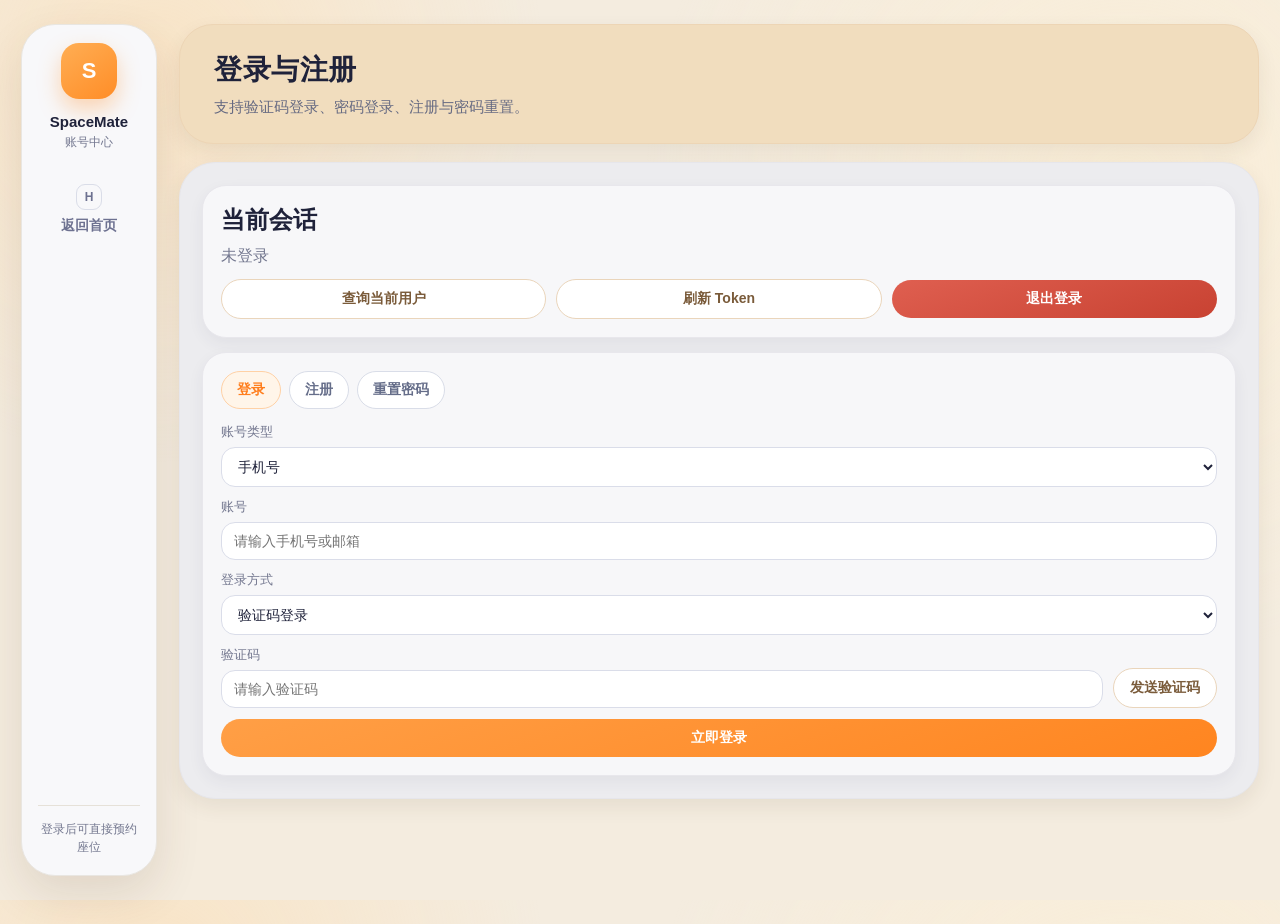
==== src/main/resources/static/client/login.html @ c5f59727 "初始化 SpaceMate 项目" ====
﻿<!doctype html>
<html lang="zh-CN">
<head>
  <meta charset="UTF-8" />
  <meta name="viewport" content="width=device-width, initial-scale=1" />
  <title>SpaceMate 登录中心</title>
  <link rel="stylesheet" href="./styles.css" />
</head>
<body>
  <div class="page-wrap auth-layout">
    <aside class="side-nav">
      <div class="side-logo">S</div>
      <div class="side-brand">
        <strong>SpaceMate</strong>
        <span>账号中心</span>
      </div>

      <nav class="side-menu">
        <a class="side-menu-item" href="./index.html">
          <span class="menu-icon">H</span>
          <span>返回首页</span>
        </a>
      </nav>

      <p class="side-footnote">登录后可直接预约座位</p>
    </aside>

    <div class="content-wrap">
      <header class="hero-banner">
        <div>
          <h1>登录与注册</h1>
          <p>支持验证码登录、密码登录、注册与密码重置。</p>
        </div>
      </header>

      <main class="surface-board">
        <article class="panel-card">
          <h2>当前会话</h2>
          <div id="sessionStatus" class="muted">未登录</div>
          <div class="toolbar compact-toolbar">
            <button id="queryMeBtn" class="btn btn-ghost" type="button">查询当前用户</button>
            <button id="refreshTokenBtn" class="btn btn-ghost" type="button">刷新 Token</button>
            <button id="logoutBtn" class="btn btn-danger" type="button">退出登录</button>
          </div>
        </article>

        <article class="panel-card">
          <nav id="authTabs" class="chip-tabs">
            <button class="active" data-panel="login" type="button">登录</button>
            <button data-panel="register" type="button">注册</button>
            <button data-panel="reset" type="button">重置密码</button>
          </nav>

          <section id="panel-login" class="auth-panel">
            <div class="form-grid">
              <label>
                <span>账号类型</span>
                <select id="loginIdentifierType">
                  <option value="PHONE">手机号</option>
                  <option value="EMAIL">邮箱</option>
                </select>
              </label>
              <label>
                <span>账号</span>
                <input id="loginIdentifier" placeholder="请输入手机号或邮箱" />
              </label>
              <label>
                <span>登录方式</span>
                <select id="loginMethod">
                  <option value="CODE">验证码登录</option>
                  <option value="PASSWORD">密码登录</option>
                </select>
              </label>
              <div id="loginCodeWrap" class="inline-row">
                <label>
                  <span>验证码</span>
                  <input id="loginCode" placeholder="请输入验证码" />
                </label>
                <button id="sendLoginCodeBtn" class="btn btn-ghost" type="button">发送验证码</button>
              </div>
              <label id="loginPasswordWrap" class="hidden">
                <span>密码</span>
                <input id="loginPassword" type="password" placeholder="请输入密码" />
              </label>
              <button id="loginSubmitBtn" class="btn" type="button">立即登录</button>
            </div>
          </section>

          <section id="panel-register" class="auth-panel hidden">
            <div class="form-grid">
              <label>
                <span>账号类型</span>
                <select id="registerIdentifierType">
                  <option value="PHONE">手机号</option>
                  <option value="EMAIL">邮箱</option>
                </select>
              </label>
              <label>
                <span>账号</span>
                <input id="registerIdentifier" placeholder="请输入手机号或邮箱" />
              </label>
              <div class="inline-row">
                <label>
                  <span>验证码</span>
                  <input id="registerCode" placeholder="请输入验证码" />
                </label>
                <button id="sendRegisterCodeBtn" class="btn btn-ghost" type="button">发送验证码</button>
              </div>
              <label>
                <span>密码（可选）</span>
                <input id="registerPassword" type="password" placeholder="可留空" />
              </label>
              <label class="check-row">
                <input id="registerAgreeTerms" type="checkbox" />
                <span>我已阅读并同意服务协议</span>
              </label>
              <button id="registerSubmitBtn" class="btn" type="button">立即注册</button>
            </div>
          </section>

          <section id="panel-reset" class="auth-panel hidden">
            <div class="form-grid">
              <label>
                <span>账号类型</span>
                <select id="resetIdentifierType">
                  <option value="PHONE">手机号</option>
                  <option value="EMAIL">邮箱</option>
                </select>
              </label>
              <label>
                <span>账号</span>
                <input id="resetIdentifier" placeholder="请输入手机号或邮箱" />
              </label>
              <div class="inline-row">
                <label>
                  <span>验证码</span>
                  <input id="resetCode" placeholder="请输入验证码" />
                </label>
                <button id="sendResetCodeBtn" class="btn btn-ghost" type="button">发送验证码</button>
              </div>
              <label>
                <span>新密码</span>
                <input id="resetPassword" type="password" placeholder="至少 8 位，包含字母和数字" />
              </label>
              <button id="resetSubmitBtn" class="btn" type="button">重置密码</button>
            </div>
          </section>
        </article>
      </main>
    </div>
  </div>

  <div id="globalFeedback" class="feedback-bar hidden"></div>

  <script src="./login.js"></script>
</body>
</html>
---- src/main/resources/static/client/styles.css ----
﻿:root {
  --bg: #f4ecdf;
  --bg-soft: #efe6d8;
  --banner: #f1ddbe;
  --board: #ececef;
  --card: #f7f7f9;
  --line: #e9ded0;
  --text: #1f223a;
  --muted: #73778f;
  --brand: #ff8e2b;
  --brand-ink: #8a4a0f;
  --brand-soft: #ffe6c7;
  --ok: #2f8b5f;
  --ok-soft: #dcf4e8;
  --warn-soft: #fff3d8;
  --danger: #cf4a39;
  --danger-soft: #fde7e2;
  --shadow-strong: 0 18px 45px rgba(81, 53, 31, 0.12);
  --shadow-card: 0 8px 20px rgba(67, 48, 31, 0.08);
}

* {
  box-sizing: border-box;
}

html,
body {
  height: 100%;
}

body {
  margin: 0;
  color: var(--text);
  background:
    radial-gradient(circle at 12% 8%, rgba(255, 219, 169, 0.45), transparent 28%),
    radial-gradient(circle at 88% 20%, rgba(255, 240, 212, 0.6), transparent 36%),
    var(--bg);
  font-family: "PingFang SC", "Hiragino Sans GB", "Microsoft YaHei", "Segoe UI", sans-serif;
}

.page-wrap {
  width: min(1680px, calc(100% - 42px));
  margin: 24px auto;
  display: grid;
  grid-template-columns: 136px minmax(0, 1fr);
  gap: 22px;
  min-height: calc(100vh - 48px);
}

.content-wrap {
  min-width: 0;
  display: flex;
  flex-direction: column;
  gap: 18px;
}

.side-nav {
  background: #f8f8fa;
  border: 1px solid #e9e6e1;
  border-radius: 34px;
  padding: 18px 16px;
  display: flex;
  flex-direction: column;
  gap: 14px;
  box-shadow: var(--shadow-strong);
}

.side-logo {
  width: 56px;
  height: 56px;
  margin: 0 auto;
  border-radius: 18px;
  display: grid;
  place-items: center;
  font-weight: 800;
  font-size: 22px;
  color: #fff;
  background: linear-gradient(145deg, #ffae54, #ff8d27);
  box-shadow: 0 10px 22px rgba(255, 140, 37, 0.34);
}

.side-brand {
  text-align: center;
  display: grid;
  gap: 4px;
}

.side-brand strong {
  font-size: 15px;
}

.side-brand span {
  font-size: 12px;
  color: var(--muted);
}

.side-menu {
  margin-top: 6px;
  display: grid;
  gap: 10px;
}

.side-menu-item {
  border: 1px solid transparent;
  border-radius: 18px;
  background: transparent;
  padding: 12px 8px;
  text-decoration: none;
  color: #6d7190;
  cursor: pointer;
  font-size: 14px;
  font-weight: 700;
  display: flex;
  flex-direction: column;
  align-items: center;
  justify-content: center;
  gap: 7px;
  transition: all 0.2s ease;
}

.side-menu-item:hover {
  background: #f3eee7;
}

.side-menu-item.active {
  border-color: #f6dac0;
  color: #ff7d1a;
  background: linear-gradient(180deg, #fff5e7, #fff1df);
}

.menu-icon {
  width: 26px;
  height: 26px;
  border-radius: 9px;
  border: 1px solid #dadde8;
  display: grid;
  place-items: center;
  font-size: 12px;
  font-weight: 800;
}

.side-menu-item.active .menu-icon {
  border-color: #ffd2a6;
  color: #ff7d1a;
  background: #fff8ee;
}

.side-footnote {
  margin: auto 0 0;
  padding-top: 14px;
  border-top: 1px solid #e6e1d8;
  text-align: center;
  color: var(--muted);
  font-size: 12px;
  line-height: 1.55;
}

.hero-banner {
  background: var(--banner);
  border: 1px solid #edd5b5;
  border-radius: 34px;
  padding: 26px 34px;
  display: flex;
  align-items: center;
  justify-content: space-between;
  gap: 16px;
  box-shadow: var(--shadow-card);
  animation: banner-enter 340ms ease;
}

.hero-banner h1 {
  margin: 0;
  font-size: clamp(26px, 2.2vw, 42px);
  letter-spacing: 0.5px;
}

.hero-banner p {
  margin: 9px 0 0;
  color: #666a82;
  font-size: 15px;
}

.hero-actions {
  display: flex;
  align-items: center;
  gap: 10px;
}

.surface-board {
  background: var(--board);
  border: 1px solid #e6e6eb;
  border-radius: 36px;
  padding: 22px;
  min-height: 320px;
  box-shadow: var(--shadow-card);
}

.tab-panel {
  animation: panel-enter 280ms ease;
}

.hidden {
  display: none !important;
}

.panel-card {
  background: var(--card);
  border: 1px solid #e8e7ec;
  border-radius: 24px;
  padding: 18px;
  box-shadow: 0 6px 16px rgba(49, 57, 82, 0.06);
}

.panel-card + .panel-card,
.panel-card + .space-grid,
.space-grid + .panel-card,
.stats-row + .panel-card {
  margin-top: 14px;
}

.profile-hero {
  display: flex;
  align-items: center;
  justify-content: space-between;
  gap: 14px;
}

.profile-hero h2 {
  margin: 10px 0 8px;
  font-size: clamp(22px, 2vw, 32px);
}

.hero-action-list {
  min-width: 180px;
  display: grid;
  gap: 8px;
}

.stats-row {
  margin-top: 14px;
  display: grid;
  grid-template-columns: repeat(2, minmax(0, 1fr));
  gap: 14px;
}

.stat-card {
  min-height: 128px;
}

.stat-label {
  margin: 0;
  color: var(--muted);
  font-size: 14px;
}

.stat-value {
  margin: 14px 0 0;
  font-size: 38px;
  line-height: 1;
  font-weight: 800;
  color: #353a56;
}

h2,
h3,
h4 {
  margin: 0 0 10px;
}

.muted {
  color: var(--muted);
}

.status-pill {
  display: inline-flex;
  align-items: center;
  padding: 5px 12px;
  border-radius: 999px;
  border: 1px solid #d9dde6;
  font-size: 12px;
  font-weight: 700;
  color: #606682;
  background: #fff;
}

.status-online {
  color: #206944;
  border-color: #b5ddc8;
  background: var(--ok-soft);
}

.btn {
  border: 0;
  border-radius: 999px;
  background: linear-gradient(160deg, #ff9f46, #ff8520);
  color: #fff;
  padding: 10px 16px;
  font-size: 14px;
  font-weight: 700;
  font-family: inherit;
  cursor: pointer;
  text-decoration: none;
  display: inline-flex;
  align-items: center;
  justify-content: center;
  transition: transform 0.14s ease, box-shadow 0.14s ease;
}

.btn:hover {
  transform: translateY(-1px);
  box-shadow: 0 8px 16px rgba(255, 133, 34, 0.24);
}

.btn:disabled {
  cursor: not-allowed;
  transform: none;
  box-shadow: none;
  opacity: 0.48;
}

.btn-ghost {
  background: #fff;
  color: #7a5b3a;
  border: 1px solid #ead5bb;
}

.btn-ghost:hover {
  box-shadow: 0 8px 16px rgba(160, 117, 74, 0.15);
}

.btn-danger {
  background: linear-gradient(160deg, #df5f50, #c84232);
}

.btn-danger:hover {
  box-shadow: 0 8px 16px rgba(177, 61, 43, 0.28);
}

.toolbar {
  margin-top: 12px;
  display: grid;
  gap: 10px;
  align-items: center;
}

.search-toolbar,
.booking-toolbar,
.schedule-toolbar {
  grid-template-columns: 1.2fr 1fr auto;
}

.compact-toolbar {
  grid-template-columns: repeat(3, minmax(0, 1fr));
}

input,
select {
  width: 100%;
  border: 1px solid #dadde9;
  border-radius: 14px;
  background: #fff;
  padding: 10px 12px;
  font-size: 14px;
  color: var(--text);
  font-family: inherit;
  outline: none;
}

input:focus,
select:focus {
  border-color: #ffc17d;
  box-shadow: 0 0 0 3px rgba(255, 193, 125, 0.28);
}

.switch-item {
  display: inline-flex;
  align-items: center;
  gap: 8px;
  color: var(--muted);
  font-size: 14px;
}

.switch-item input {
  width: auto;
}

.space-grid {
  margin-top: 14px;
  display: grid;
  grid-template-columns: repeat(2, minmax(0, 1fr));
  gap: 14px;
}

.card {
  background: var(--card);
  border: 1px solid #e8e7ec;
  border-radius: 20px;
  padding: 14px;
  box-shadow: 0 6px 16px rgba(49, 57, 82, 0.06);
}

.space-card p {
  margin: 6px 0;
}

.space-head {
  display: flex;
  justify-content: space-between;
  gap: 8px;
  align-items: center;
}

.space-head h3 {
  margin: 0;
}

.space-actions {
  margin-top: 12px;
}

.list-block {
  display: grid;
  gap: 10px;
}

.list-item {
  border: 1px solid #dfe3eb;
  border-radius: 16px;
  padding: 12px;
  background: #fff;
}

.list-item p {
  margin: 6px 0;
}

.list-head {
  display: flex;
  justify-content: space-between;
  align-items: center;
  gap: 8px;
}

.tag {
  display: inline-flex;
  align-items: center;
  border-radius: 999px;
  border: 1px solid #d8dce8;
  background: #fff;
  color: #66708d;
  padding: 4px 10px;
  font-size: 12px;
  font-weight: 700;
}

.tag-ok {
  background: var(--ok-soft);
  border-color: #b4e0c9;
  color: #246e49;
}

.tag-stop {
  background: var(--danger-soft);
  border-color: #f4bdb3;
  color: #963224;
}

.tag-wait {
  background: var(--warn-soft);
  border-color: #f1d596;
  color: #8d6118;
}

.slot-row {
  border: 1px solid #dde2ec;
  border-radius: 16px;
  background: #fff;
  padding: 10px 12px;
  display: flex;
  align-items: center;
  justify-content: space-between;
  gap: 10px;
}

.slot-time {
  font-size: 18px;
  font-weight: 800;
}

.slot-actions {
  display: flex;
  align-items: center;
  gap: 8px;
}

.slot-available {
  border-color: #bae1cc;
  background: #f7fff9;
}

.slot-full {
  border-color: #f4c7be;
  background: #fffaf9;
}

.kv-list {
  display: grid;
  gap: 8px;
}

.kv-list > div {
  display: flex;
  justify-content: space-between;
  gap: 10px;
  border-bottom: 1px dashed #d9dde8;
  padding-bottom: 6px;
}

.kv-list span {
  color: var(--muted);
}

.chip-tabs {
  display: flex;
  flex-wrap: wrap;
  gap: 8px;
  margin-bottom: 14px;
}

.chip-tabs button {
  border: 1px solid #d9dde8;
  border-radius: 999px;
  background: #fff;
  color: #656d89;
  font-size: 14px;
  font-weight: 700;
  padding: 9px 15px;
  cursor: pointer;
}

.chip-tabs button.active {
  color: #ff7e1d;
  border-color: #ffd1a5;
  background: #fff5e9;
}

.auth-panel {
  animation: panel-enter 220ms ease;
}

.form-grid {
  display: grid;
  gap: 11px;
}

label > span {
  display: block;
  margin-bottom: 6px;
  color: var(--muted);
  font-size: 13px;
}

.inline-row {
  display: grid;
  grid-template-columns: 1fr auto;
  gap: 10px;
  align-items: end;
}

.check-row {
  display: flex;
  align-items: center;
  gap: 8px;
}

.check-row input {
  width: auto;
}

.feedback-bar {
  position: fixed;
  left: 50%;
  bottom: 24px;
  transform: translateX(-50%);
  z-index: 90;
  background: #343a58;
  color: #fff;
  border-radius: 999px;
  padding: 10px 16px;
  box-shadow: 0 10px 24px rgba(38, 42, 67, 0.35);
}

.feedback-success {
  background: #1f7a4a;
}

.feedback-error {
  background: #b63d2d;
}

@keyframes banner-enter {
  from {
    opacity: 0;
    transform: translateY(-8px);
  }
  to {
    opacity: 1;
    transform: translateY(0);
  }
}

@keyframes panel-enter {
  from {
    opacity: 0;
    transform: translateY(8px);
  }
  to {
    opacity: 1;
    transform: translateY(0);
  }
}

@media (max-width: 1200px) {
  .space-grid {
    grid-template-columns: 1fr;
  }

  .stats-row {
    grid-template-columns: 1fr;
  }
}

@media (max-width: 980px) {
  .page-wrap,
  .page-wrap.auth-layout {
    width: calc(100% - 24px);
    margin: 12px auto;
    grid-template-columns: 1fr;
    gap: 14px;
  }

  .side-nav {
    border-radius: 22px;
    padding: 14px;
  }

  .side-brand {
    margin-bottom: 4px;
  }

  .side-menu {
    grid-template-columns: repeat(3, minmax(0, 1fr));
  }

  .side-menu-item {
    flex-direction: row;
    justify-content: center;
    gap: 6px;
    padding: 10px 8px;
  }

  .side-footnote {
    display: none;
  }

  .hero-banner {
    border-radius: 22px;
    padding: 18px;
    flex-direction: column;
    align-items: flex-start;
  }

  .surface-board {
    border-radius: 24px;
    padding: 14px;
  }

  .profile-hero {
    flex-direction: column;
    align-items: stretch;
  }

  .hero-action-list {
    min-width: 0;
    grid-template-columns: 1fr;
  }

  .search-toolbar,
  .booking-toolbar,
  .schedule-toolbar,
  .compact-toolbar,
  .inline-row {
    grid-template-columns: 1fr;
  }

  .slot-row {
    flex-direction: column;
    align-items: flex-start;
  }
}
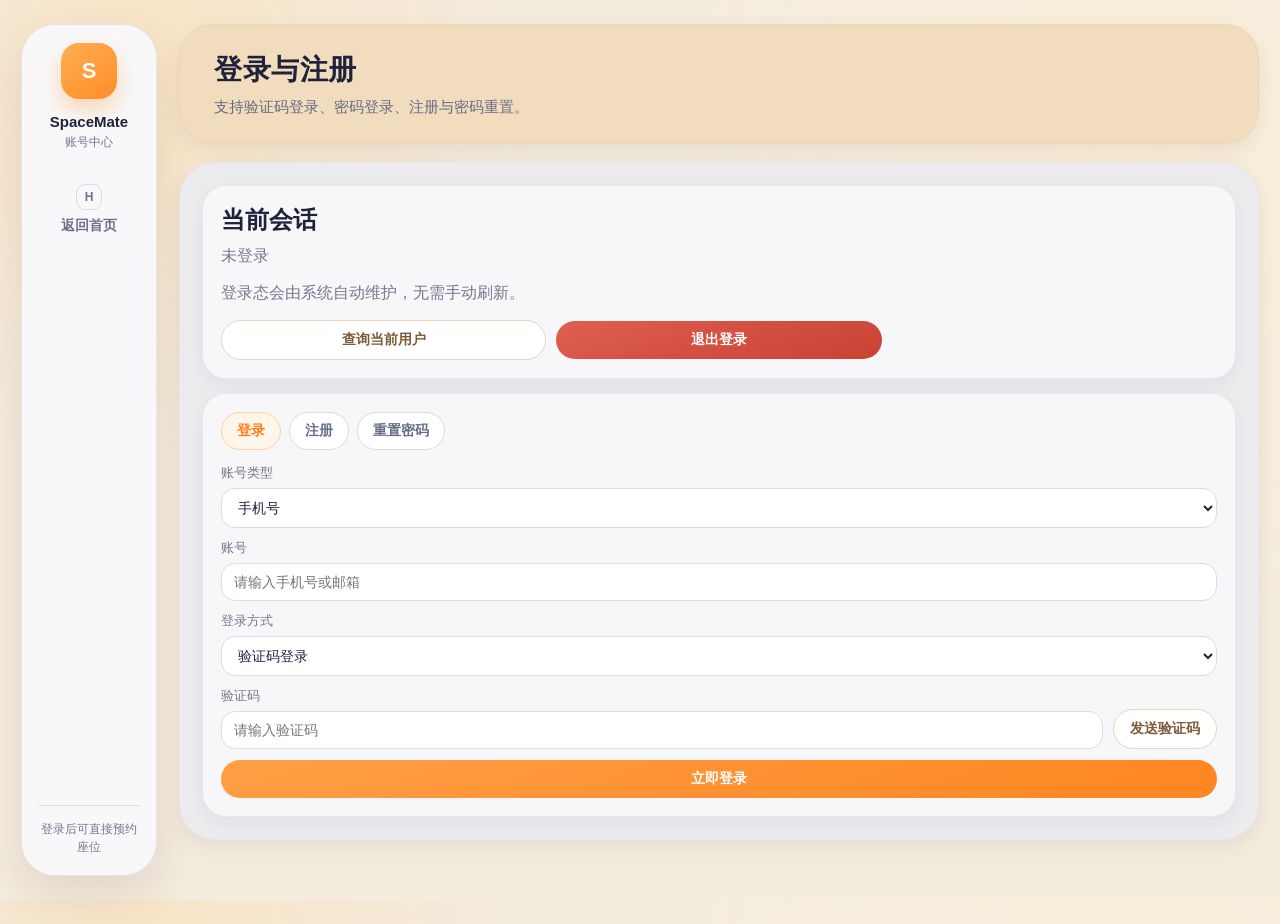
==== commit a7ed6e63: "规范仓库提交并完善客户端功能" ====
--- a/src/main/resources/static/client/login.html
+++ b/src/main/resources/static/client/login.html
@@ -37,9 +37,9 @@
         <article class="panel-card">
           <h2>当前会话</h2>
           <div id="sessionStatus" class="muted">未登录</div>
+          <p class="muted">登录态会由系统自动维护，无需手动刷新。</p>
           <div class="toolbar compact-toolbar">
             <button id="queryMeBtn" class="btn btn-ghost" type="button">查询当前用户</button>
-            <button id="refreshTokenBtn" class="btn btn-ghost" type="button">刷新 Token</button>
             <button id="logoutBtn" class="btn btn-danger" type="button">退出登录</button>
           </div>
         </article>
--- a/src/main/resources/static/client/styles.css
+++ b/src/main/resources/static/client/styles.css
@@ -1,4 +1,4 @@
-﻿:root {
+:root {
   --bg: #f4ecdf;
   --bg-soft: #efe6d8;
   --banner: #f1ddbe;
@@ -698,3 +698,170 @@
     align-items: flex-start;
   }
 }
+
+textarea {
+  width: 100%;
+  min-height: 96px;
+  border: 1px solid #dadde9;
+  border-radius: 16px;
+  background: #fff;
+  padding: 12px 14px;
+  font-size: 14px;
+  line-height: 1.65;
+  color: var(--text);
+  font-family: inherit;
+  resize: vertical;
+  outline: none;
+}
+
+textarea:focus {
+  border-color: #ffc17d;
+  box-shadow: 0 0 0 3px rgba(255, 193, 125, 0.28);
+}
+
+.comment-panel {
+  overflow: hidden;
+}
+
+.comment-headline,
+.comment-compose-actions,
+.comment-meta,
+.comment-actions {
+  display: flex;
+  align-items: center;
+  gap: 10px;
+}
+
+.comment-headline {
+  justify-content: space-between;
+  margin-bottom: 14px;
+}
+
+.comment-tools {
+  display: flex;
+  align-items: center;
+  gap: 8px;
+  flex-wrap: wrap;
+}
+
+.comment-compose {
+  border: 1px solid #eadfd2;
+  border-radius: 20px;
+  padding: 12px;
+  background: linear-gradient(180deg, #fffaf4, #fff);
+  margin-bottom: 14px;
+}
+
+.comment-compose-actions {
+  justify-content: space-between;
+  margin-top: 10px;
+  flex-wrap: wrap;
+}
+
+.reply-target {
+  margin-bottom: 8px;
+  border-radius: 999px;
+  background: var(--brand-soft);
+  color: var(--brand-ink);
+  padding: 7px 12px;
+  font-size: 13px;
+}
+
+.comment-list {
+  display: grid;
+  gap: 12px;
+}
+
+.comment-item {
+  border: 1px solid #e0e4ec;
+  border-radius: 20px;
+  background: #fff;
+  padding: 14px;
+}
+
+.comment-main {
+  display: grid;
+  grid-template-columns: 42px minmax(0, 1fr);
+  gap: 12px;
+}
+
+.comment-avatar {
+  width: 42px;
+  height: 42px;
+  border-radius: 15px;
+  display: grid;
+  place-items: center;
+  color: #fff;
+  font-weight: 800;
+  background: linear-gradient(145deg, #ffad55, #ff8122);
+}
+
+.comment-body p,
+.reply-item p {
+  margin: 8px 0;
+  line-height: 1.7;
+  color: #353a56;
+  word-break: break-word;
+}
+
+.comment-meta {
+  flex-wrap: wrap;
+  color: var(--muted);
+  font-size: 12px;
+}
+
+.comment-meta strong {
+  color: var(--text);
+  font-size: 14px;
+}
+
+.comment-actions {
+  flex-wrap: wrap;
+  margin-top: 4px;
+}
+
+.text-btn {
+  border: 0;
+  background: transparent;
+  color: #65708e;
+  font-family: inherit;
+  font-weight: 700;
+  cursor: pointer;
+  padding: 3px 0;
+}
+
+.text-btn:hover,
+.text-btn-hot {
+  color: #ff7d1a;
+}
+
+.reply-list {
+  margin: 12px 0 0 54px;
+  padding-left: 12px;
+  border-left: 3px solid #f1dcc6;
+  display: grid;
+  gap: 10px;
+}
+
+.reply-item {
+  border-radius: 16px;
+  background: #fff8ef;
+  border: 1px solid #f1e2d1;
+  padding: 10px 12px;
+}
+
+@media (max-width: 680px) {
+  .comment-headline,
+  .comment-compose-actions {
+    align-items: flex-start;
+    flex-direction: column;
+  }
+
+  .comment-main {
+    grid-template-columns: 1fr;
+  }
+
+  .reply-list {
+    margin-left: 0;
+  }
+}
